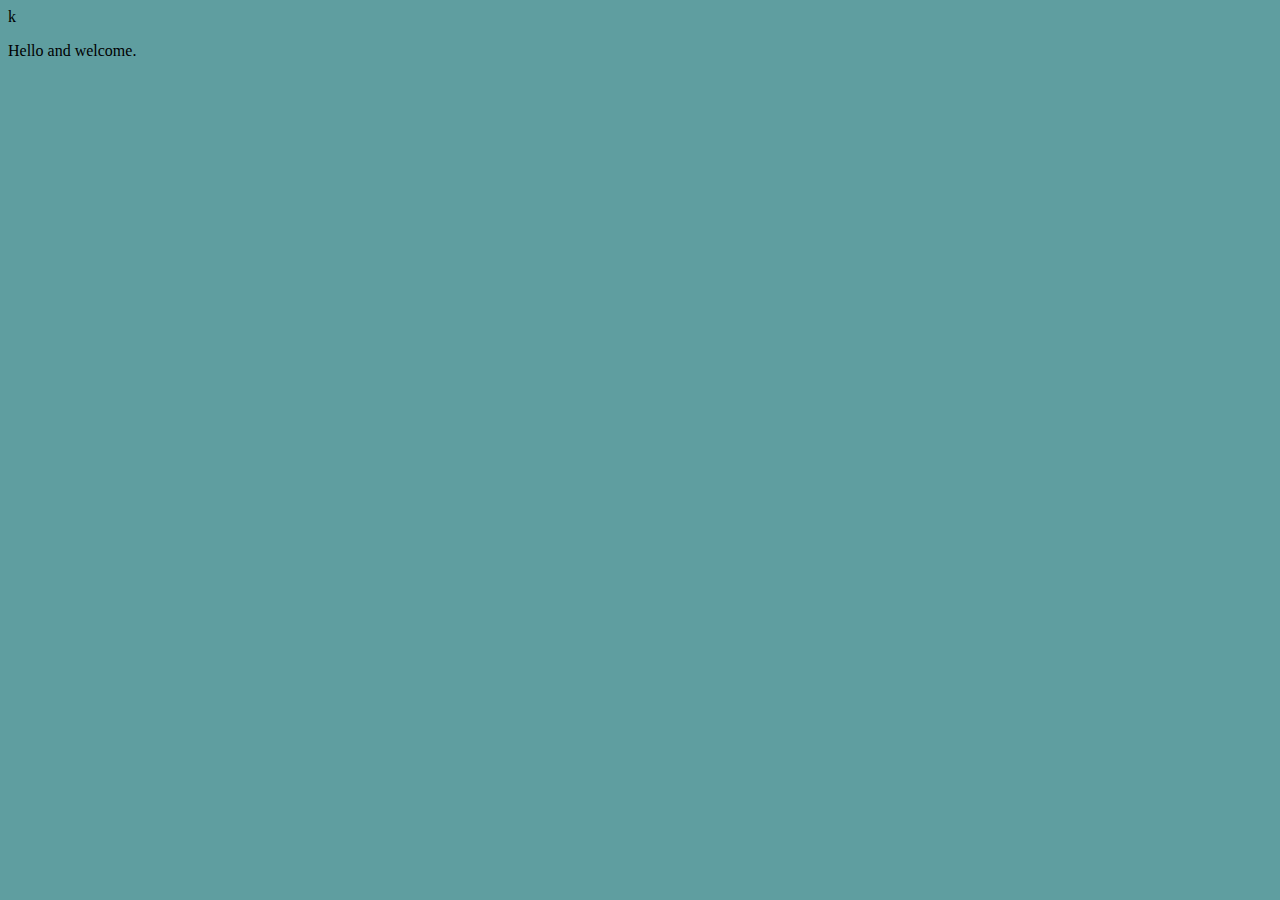
==== index.html @ 4f275ae8 "Added boilerplate to index and style" ====
<!DOCTYPE html>
<html lang="en">
  <head>
    <meta charset="UTF-8" />
    <meta http-equiv="X-UA-Compatible" content="IE=edge" />
    <meta name="viewport" content="width=device-width, initial-scale=1.0" />
    <title>Patrick</title>
    <link rel="stylesheet" href="./style.css" />
    k
  </head>
  <body>
    <p>Hello and welcome.</p>
  </body>
</html>
---- style.css ----
body {
    background-color: cadetblue;
}
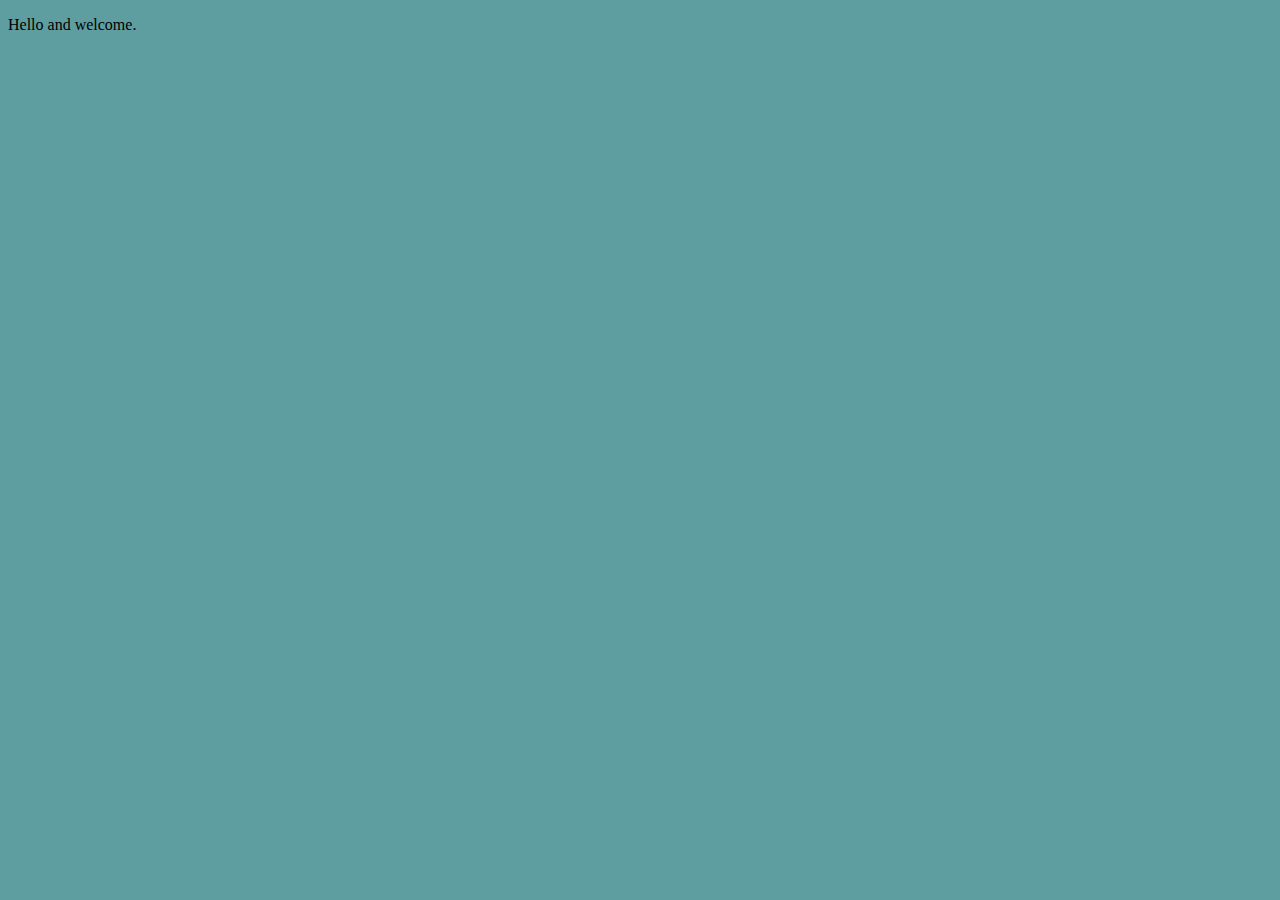
==== commit 919babc1: "Removed k typo from index.html" ====
--- a/index.html
+++ b/index.html
@@ -6,7 +6,6 @@
     <meta name="viewport" content="width=device-width, initial-scale=1.0" />
     <title>Patrick</title>
     <link rel="stylesheet" href="./style.css" />
-    k
   </head>
   <body>
     <p>Hello and welcome.</p>
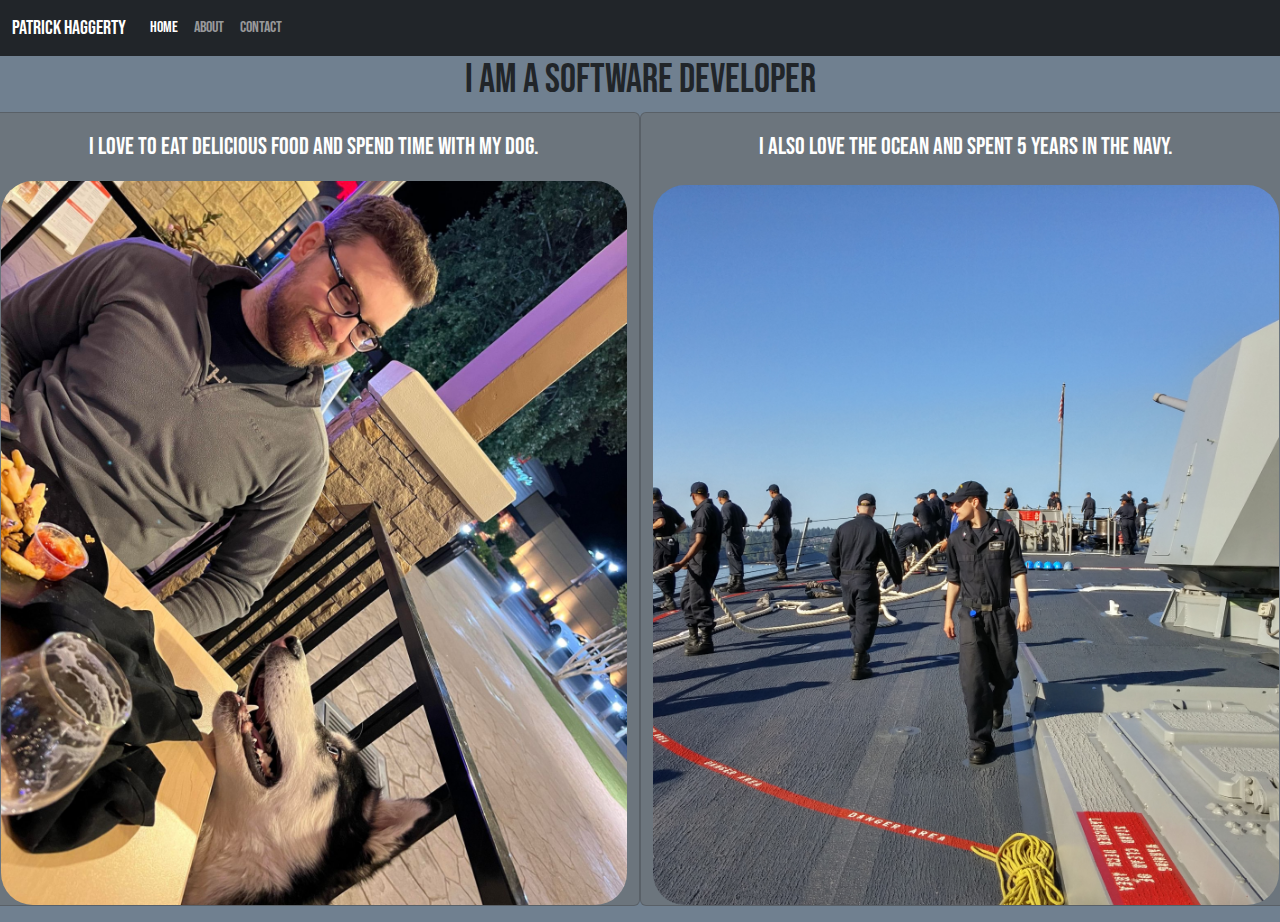
==== commit 2e8772ff: "Updated the row wrapping and size of divs on the page" ====
--- a/index.html
+++ b/index.html
@@ -4,10 +4,78 @@
     <meta charset="UTF-8" />
     <meta http-equiv="X-UA-Compatible" content="IE=edge" />
     <meta name="viewport" content="width=device-width, initial-scale=1.0" />
-    <title>Patrick</title>
+    <title>Patrick Home</title>
+    <link
+      rel="stylesheet"
+      href="https://cdn.jsdelivr.net/npm/bootstrap@5.2.0-beta1/dist/css/bootstrap.min.css"
+    />
+    <link
+      href="https://fonts.googleapis.com/css2?family=Bebas+Neue&display=swap"
+      rel="stylesheet"
+    />
     <link rel="stylesheet" href="./style.css" />
   </head>
   <body>
-    <p>Hello and welcome.</p>
+    <!-- Navbar -->
+    <nav class="navbar navbar-expand-lg navbar-dark bg-dark">
+      <div class="container-fluid">
+        <a class="navbar-brand" href="#">Patrick Haggerty</a>
+        <button
+          class="navbar-toggler"
+          type="button"
+          data-bs-toggle="collapse"
+          data-bs-target="#navbarNavAltMarkup"
+          aria-controls="navbarNavAltMarkup"
+          aria-expanded="false"
+          aria-label="Toggle navigation"
+        >
+          <span class="navbar-toggler-icon"></span>
+        </button>
+        <div class="collapse navbar-collapse" id="navbarNavAltMarkup">
+          <div class="navbar-nav">
+            <a class="nav-link active" aria-current="page" href="./index.html"
+              >Home</a
+            >
+            <a class="nav-link" href="./about.html">About</a>
+            <a class="nav-link" href="./contact.html">Contact</a>
+          </div>
+        </div>
+      </div>
+    </nav>
+
+    <!-- Pictures and Description -->
+    <h1 class="text-center" style="font: size 200%">
+      I am a Software Developer
+    </h1>
+    <div class="row text-center">
+      <div class="card text-bg-secondary mb-3 col-sm-6">
+        <div class="card-body">
+          <p class="card-text" style="font-size: 150%">
+            I love to eat delicious food and spend time with my dog.
+          </p>
+        </div>
+        <img
+          src="./resources/patrick_hades.png"
+          class="card-img-top rounded-5"
+          alt="..."
+        />
+      </div>
+
+      <div class="card text-bg-secondary mb-3 col-sm-6">
+        <div class="card-body">
+          <p class="card-text" style="font-size: 150%">
+            I also love the ocean and spent 5 years in the Navy.
+          </p>
+        </div>
+        <img
+          src="./resources/patrick_ship.jpg"
+          class="card-img-top rounded-5"
+          alt="..."
+        />
+      </div>
+    </div>
+
+    <!-- Bootstrap Script -->
+    <script src="https://cdn.jsdelivr.net/npm/bootstrap@5.2.0-beta1/dist/js/bootstrap.bundle.min.js"></script>
   </body>
 </html>
--- a/style.css
+++ b/style.css
@@ -1,3 +1,9 @@
 body {
-    background-color: cadetblue;
+    font-family: 'Bebas Neue', cursive;
+    background-color: slategray;
+}
+
+.picture-scale {
+    border-radius: 10px;
+    width: 25%;
 }